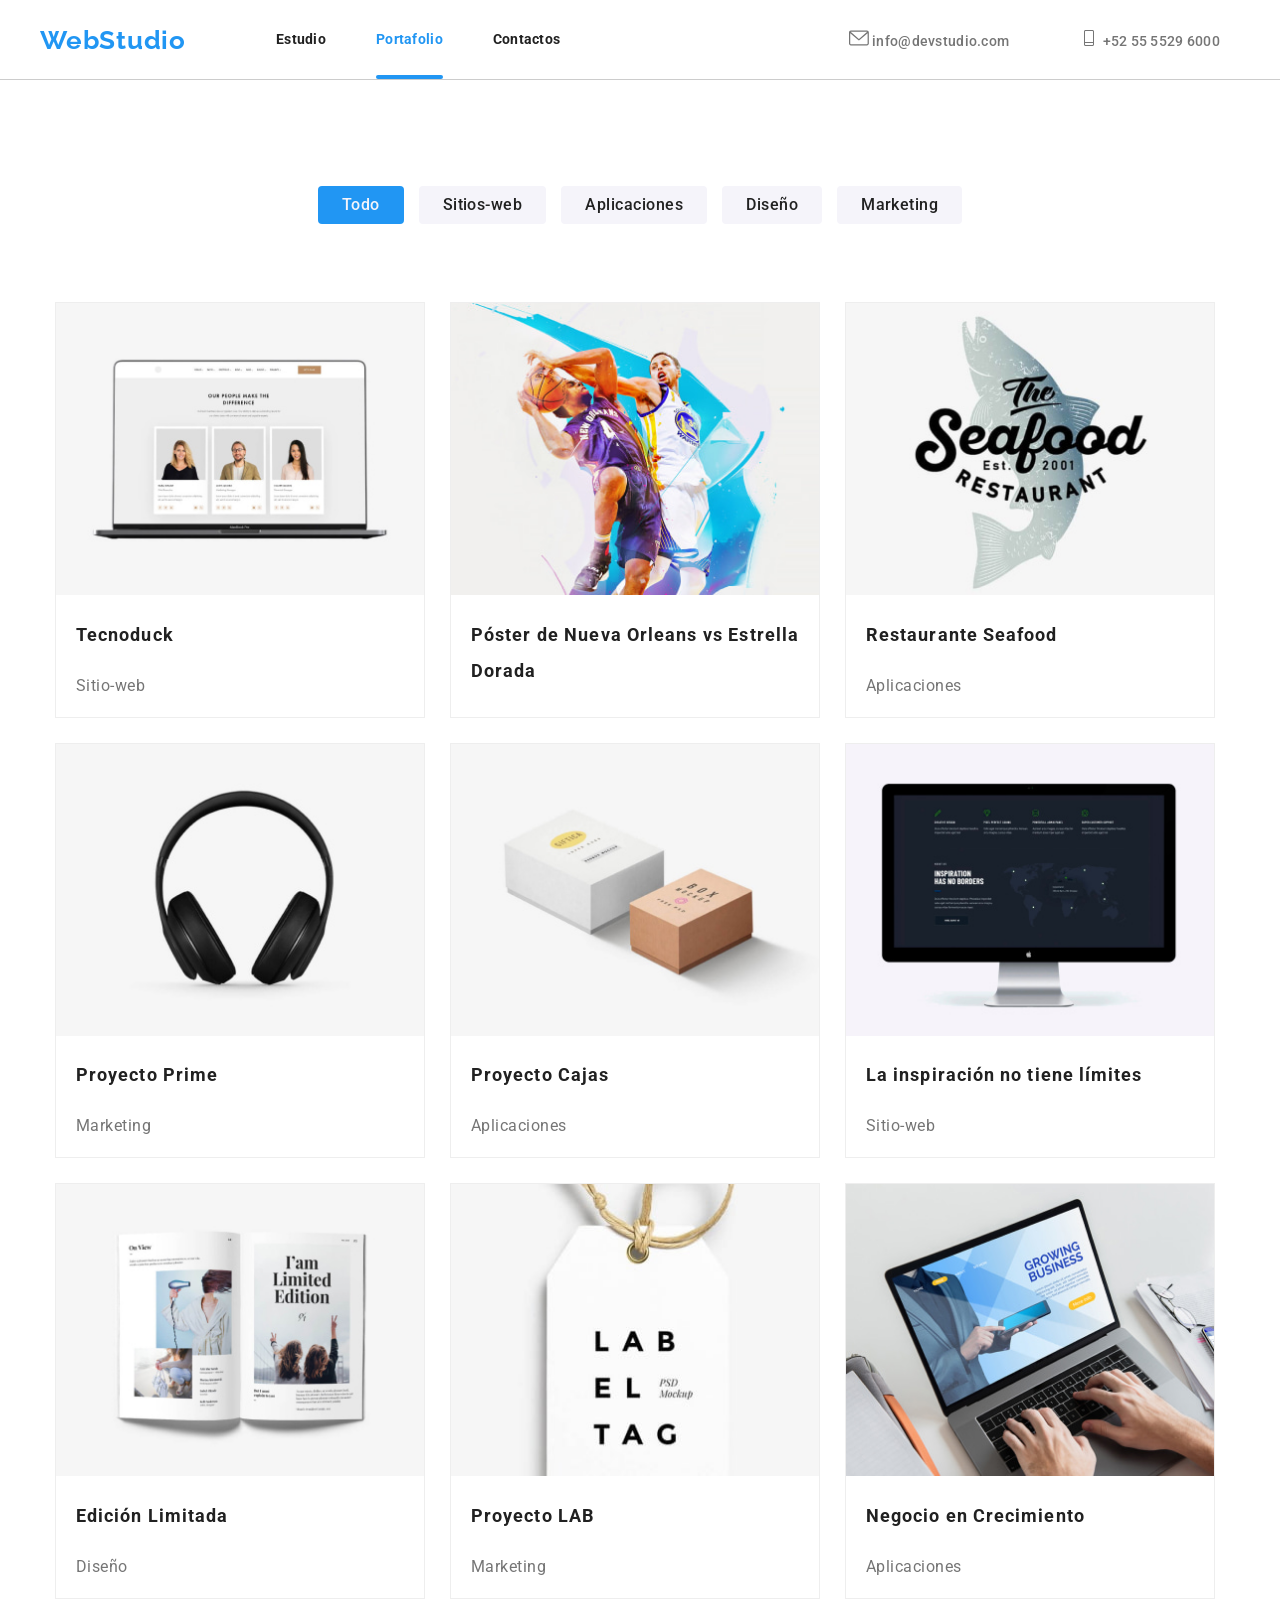
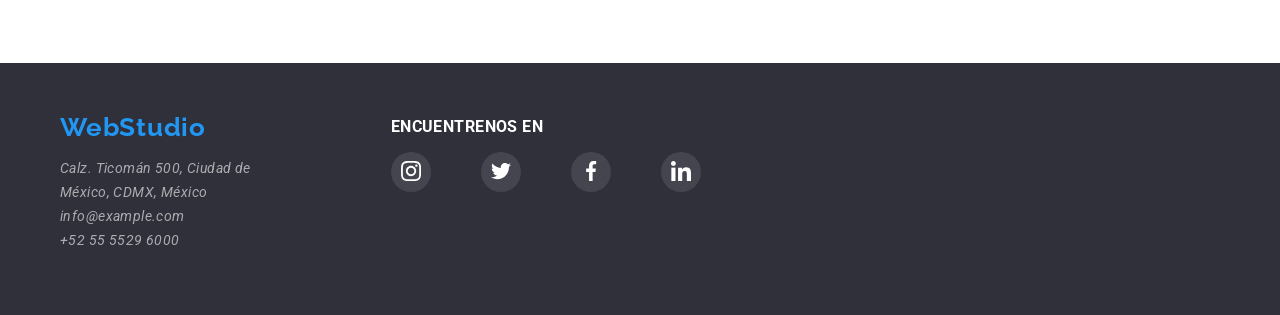
==== portafolio.html @ b2d49234 "linea commit" ====
<!DOCTYPE html>
<html lang="es">
  <head>
    <meta charset="UTF-8" />
    <meta name="viewport" content="width=device-width, initial-scale=1.0" />
    <title>WebStudio - Portafolio</title>
    <link rel="stylesheet" href="./css/styles.css" />
    <link rel="preconnect" href="https://fonts.googleapis.com" />
    <link rel="preconnect" href="https://fonts.gstatic.com" crossorigin />
    <link
      href="https://fonts.googleapis.com/css2?family=Raleway:wght@700&family=Roboto:wght@400;500;700;900&display=swap"
      rel="stylesheet"
    />
    <link rel="stylesheet" href="css/modern-normalize.css" />
    <link rel="stylesheet" href="css/styles.css" />
  </head>

  <body>
    <header class="portafolio-header">
      <div class="container container-header">
        <nav class="navigation-bar">
          <a href="./index.html" class="header-logo">WebStudio</a>
          <ul class="navigation-list">
            <li><a href="index.html" class="nav-list-item">Estudio</a></li>
            <li>
              <a href="portafolio.html" class="nav-list-item active"
                >Portafolio</a
              >
            </li>
            <li><a href="#" class="nav-list-item">Contactos</a></li>
          </ul>
        </nav>
        <ul class="list-contact">
          <li>
            <a href="mailto:info@devstudio.com" class="list-contact-item">
              <svg width="20px" height="16px">
                <use href="./images/icons/symbol-defs.svg#icon-sobre"></use>
              </svg>
              info@devstudio.com
            </a>
          </li>
          <li>
            <a href="tel:+525555296000" class="list-contact-item">
              <svg width="20px" height="16px">
                <use href="./images/icons/symbol-defs.svg#icon-telefono"></use>
              </svg>

              +52 55 5529 6000
            </a>
          </li>
        </ul>
      </div>
    </header>
    <main>
      <ul class="list-portafolio-products">
        <li>
          <button class="button button_current">Todo</button>
        </li>
        <li>
          <button class="button">Sitios-web</button>
        </li>
        <li>
          <button class="button">Aplicaciones</button>
        </li>
        <li>
          <button class="button">Diseño</button>
        </li>
        <li>
          <button class="button">Marketing</button>
        </li>
      </ul>
      <section id="portafolio__Productos" class="section">
        <div class="container-list-product">
          <ul class="list-product">
            <li class="item-tarjeta">
              <div class="superposicion">
                <img
                  src="./images/tecnoduck.jpg"
                  alt="Tecnoduck"
                  width="370"
                  height="294px"
                />
                <div class="superposicion-contenido">
                  <p>
                    Tecnoduck es una plataforma de distribucion de coronavirus
                    de ultima generacion. las compañias usan esta plataforma
                    para el espionaje digital y los ataques a los servidores
                    seguros de la competencia
                  </p>
                </div>
              </div>
              <div class="item-tex">
                <h3 class="title-item-producto">Tecnoduck</h3>
                <p class="item-categoria">Sitio-web</p>
              </div>
            </li>
            <li class="item-tarjeta">
              <div class="superposicion">
                <img
                  src="./images/poster_new_orlend.jpg"
                  alt="Póster de Nueva Orleans vs Estrella Dorada"
                  width="370"
                  height="294px"
                />
                <div class="superposicion-contenido">
                  <p>
                    Tecnoduck es una plataforma de distribucion de coronavirus
                    de ultima generacion. las compañias usan esta plataforma
                    para el espionaje digital y los ataques a los servidores
                    seguros de la competencia
                  </p>
                </div>
              </div>
              <div class="item-tex">
                <h3 class="title-item-producto">
                  Póster de Nueva Orleans vs Estrella Dorada
                </h3>
              </div>
            </li>
            <li class="item-tarjeta">
              <div class="superposicion">
                <img
                  src="./images/restaurante_mariscos.jpg"
                  alt="Restaurante de Mariscos"
                  width="370"
                  height="294px"
                />
                <div class="superposicion-contenido">
                  <p>
                    Tecnoduck es una plataforma de distribucion de coronavirus
                    de ultima generacion. las compañias usan esta plataforma
                    para el espionaje digital y los ataques a los servidores
                    seguros de la competencia
                  </p>
                </div>
              </div>
              <div class="item-tex">
                <h3 class="title-item-producto">Restaurante Seafood</h3>
                <p class="item-categoria">Aplicaciones</p>
              </div>
            </li>
            <li class="item-tarjeta">
              <div class="superposicion">
                <img
                  src="./images/proyecto_prim.jpg"
                  alt="Proyecto Prime"
                  width="370"
                  height="294px"
                />
                <div class="superposicion-contenido">
                  <p>
                    Tecnoduck es una plataforma de distribucion de coronavirus
                    de ultima generacion. las compañias usan esta plataforma
                    para el espionaje digital y los ataques a los servidores
                    seguros de la competencia
                  </p>
                </div>
              </div>
              <div class="item-tex">
                <h3 class="title-item-producto">Proyecto Prime</h3>
                <p class="item-categoria">Marketing</p>
              </div>
            </li>
            <li class="item-tarjeta">
              <div class="superposicion">
                <img
                  src="./images/proyecto_cajas.jpg"
                  alt="Proyecto Cajas"
                  width="370"
                  height="294px"
                />
                <div class="superposicion-contenido">
                  <p>
                    Tecnoduck es una plataforma de distribucion de coronavirus
                    de ultima generacion. las compañias usan esta plataforma
                    para el espionaje digital y los ataques a los servidores
                    seguros de la competencia
                  </p>
                </div>
              </div>
              <div class="item-tex">
                <h3 class="title-item-producto">Proyecto Cajas</h3>
                <p class="item-categoria">Aplicaciones</p>
              </div>
            </li>
            <li class="item-tarjeta">
              <div class="superposicion">
                <img
                  src="./images/inspiracion.jpg"
                  alt="La inspiración no tiene límites"
                  width="370"
                  height="294px"
                />
                <div class="superposicion-contenido">
                  <p>
                    Tecnoduck es una plataforma de distribucion de coronavirus
                    de ultima generacion. las compañias usan esta plataforma
                    para el espionaje digital y los ataques a los servidores
                    seguros de la competencia
                  </p>
                </div>
              </div>
              <div class="item-tex">
                <h3 class="title-item-producto">
                  La inspiración no tiene límites
                </h3>
                <p class="item-categoria">Sitio-web</p>
              </div>
            </li>
            <li class="item-tarjeta">
              <div class="superposicion">
                <img
                  src="./images/edicion_limitada.jpg"
                  alt="Edición Limitada"
                  width="370"
                  height="294px"
                />
                <div class="superposicion-contenido">
                  <p>
                    Tecnoduck es una plataforma de distribucion de coronavirus
                    de ultima generacion. las compañias usan esta plataforma
                    para el espionaje digital y los ataques a los servidores
                    seguros de la competencia
                  </p>
                </div>
              </div>
              <div class="item-tex">
                <h3 class="title-item-producto">Edición Limitada</h3>
                <p class="item-categoria">Diseño</p>
              </div>
            </li>
            <li class="item-tarjeta">
              <div class="superposicion">
                <img
                  src="./images/proyecto_lab.jpg"
                  alt="Proyecto LAB"
                  width="370"
                  height="294px"
                />
                <div class="superposicion-contenido">
                  <p>
                    Tecnoduck es una plataforma de distribucion de coronavirus
                    de ultima generacion. las compañias usan esta plataforma
                    para el espionaje digital y los ataques a los servidores
                    seguros de la competencia
                  </p>
                </div>
              </div>
              <div class="item-tex">
                <h3 class="title-item-producto">Proyecto LAB</h3>
                <p class="item-categoria">Marketing</p>
              </div>
            </li>

            <li class="item-tarjeta">
              <div class="superposicion">
                <img
                  src="./images/negocio_crecimiento.jpg"
                  alt="Negocio en Crecimiento"
                  width="370"
                  height="294px"
                />
                <div class="superposicion-contenido">
                  <p>
                    Tecnoduck es una plataforma de distribucion de coronavirus
                    de ultima generacion. las compañias usan esta plataforma
                    para el espionaje digital y los ataques a los servidores
                    seguros de la competencia
                  </p>
                </div>
              </div>
              <div class="item-tex">
                <h3 class="title-item-producto">Negocio en Crecimiento</h3>
                <p class="item-categoria">Aplicaciones</p>
              </div>
            </li>
          </ul>
        </div>
      </section>
    </main>
    <footer id="contactos">
      <div class="container container-footer">
        <address>
          <a href="#" class="logo-footer">WebStudio</a>
          <ul class="list-footer">
            <li>
              <a href="#" class="list-item-footer"
                >Calz. Ticomán 500, Ciudad de <br />México, CDMX, México</a
              >
            </li>
            <li>
              <a href="mailto:info@example.com" class="list-item-footer">
                info@example.com</a
              >
            </li>
            <li>
              <a href="tel:+525555296000" class="list-item-footer">
                +52 55 5529 6000</a
              >
            </li>
          </ul>
        </address>

        <div class="redes-footer">
          <h3>ENCUENTRENOS EN</h3>
          <ul class="item-footer">
            <li class="circle">
              <use>
                <svg
                  width="20"
                  height="20"
                  viewBox="0 0 20 20"
                  fill="none"
                  xmlns="http://www.w3.org/2000/svg"
                >
                  <g clip-path="url(#clip0_75273_796)">
                    <path
                      d="M19.9804 5.88005C19.9336 4.81738 19.7617 4.0868 19.5156 3.45374C19.2616 2.78176 18.8709 2.18014 18.359 1.68002C17.8589 1.1721 17.2533 0.777435 16.5891 0.527447C15.9524 0.281274 15.2256 0.109427 14.163 0.0625732C13.0924 0.0117516 12.7525 0 10.0371 0C7.32173 0 6.98185 0.0117516 5.91521 0.0586052C4.85253 0.105459 4.12195 0.277459 3.48904 0.523479C2.81692 0.777435 2.2153 1.16814 1.71517 1.68002C1.20726 2.18014 0.812743 2.78573 0.562603 3.44992C0.31643 4.0868 0.144583 4.81341 0.0977294 5.87609C0.0469078 6.9467 0.0351562 7.28658 0.0351562 10.002C0.0351562 12.7173 0.0469078 13.0572 0.0937614 14.1239C0.140615 15.1865 0.312615 15.9171 0.558787 16.5502C0.812743 17.2221 1.20726 17.8238 1.71517 18.3239C2.2153 18.8318 2.82088 19.2265 3.48508 19.4765C4.12195 19.7226 4.84856 19.8945 5.91139 19.9413C6.97788 19.9883 7.31791 19.9999 10.0333 19.9999C12.7487 19.9999 13.0885 19.9883 14.1552 19.9413C15.2179 19.8945 15.9484 19.7226 16.5813 19.4765C17.9254 18.9568 18.9881 17.8941 19.5078 16.5502C19.7538 15.9133 19.9258 15.1865 19.9727 14.1239C20.0195 13.0572 20.0313 12.7173 20.0313 10.002C20.0313 7.28658 20.0273 6.9467 19.9804 5.88005ZM18.1794 14.0457C18.1364 15.0225 17.9723 15.5499 17.8356 15.9015C17.4995 16.7728 16.808 17.4643 15.9367 17.8004C15.5851 17.9372 15.0538 18.1012 14.0809 18.1441C13.026 18.1911 12.7096 18.2027 10.0411 18.2027C7.37255 18.2027 7.05221 18.1911 6.00113 18.1441C5.02438 18.1012 4.49693 17.9372 4.1453 17.8004C3.71171 17.6402 3.31704 17.3862 2.9967 17.0541C2.6646 16.7298 2.41065 16.3391 2.2504 15.9055C2.11365 15.5539 1.94959 15.0225 1.90671 14.0497C1.8597 12.9948 1.8481 12.6783 1.8481 10.0097C1.8481 7.34122 1.8597 7.02087 1.90671 5.96995C1.94959 4.99319 2.11365 4.46575 2.2504 4.11412C2.41065 3.68038 2.6646 3.28586 3.00067 2.96536C3.32483 2.63327 3.71553 2.37931 4.14927 2.21921C4.5009 2.08247 5.03231 1.9184 6.0051 1.87537C7.05999 1.82851 7.37652 1.81676 10.0449 1.81676C12.7174 1.81676 13.0337 1.82851 14.0848 1.87537C15.0616 1.9184 15.589 2.08247 15.9407 2.21921C16.3742 2.37931 16.7689 2.63327 17.0893 2.96536C17.4213 3.28967 17.6753 3.68038 17.8356 4.11412C17.9723 4.46575 18.1364 4.99701 18.1794 5.96995C18.2263 7.02484 18.238 7.34122 18.238 10.0097C18.238 12.6783 18.2263 12.9908 18.1794 14.0457Z"
                      fill="white"
                    />
                    <path
                      d="M10.0371 4.86414C7.20074 4.86414 4.89941 7.16531 4.89941 10.0019C4.89941 12.8384 7.20074 15.1396 10.0371 15.1396C12.8737 15.1396 15.1749 12.8384 15.1749 10.0019C15.1749 7.16531 12.8737 4.86414 10.0371 4.86414ZM10.0371 13.3346C8.19702 13.3346 6.70442 11.8421 6.70442 10.0019C6.70442 8.16159 8.19702 6.66914 10.0371 6.66914C11.8774 6.66914 13.3698 8.16159 13.3698 10.0019C13.3698 11.8421 11.8774 13.3346 10.0371 13.3346Z"
                      fill="white"
                    />
                    <path
                      d="M16.5775 4.6611C16.5775 5.32346 16.0404 5.86052 15.3779 5.86052C14.7155 5.86052 14.1785 5.32346 14.1785 4.6611C14.1785 3.99858 14.7155 3.46167 15.3779 3.46167C16.0404 3.46167 16.5775 3.99858 16.5775 4.6611Z"
                      fill="white"
                    />
                  </g>
                  <defs>
                    <clipPath id="clip0_75273_796">
                      <rect width="20" height="20" fill="white" />
                    </clipPath>
                  </defs>
                </svg>
              </use>
            </li>
            <li class="circle">
              <use>
                <svg
                  width="20"
                  height="20"
                  viewBox="0 0 20 20"
                  fill="none"
                  xmlns="http://www.w3.org/2000/svg"
                >
                  <g id="twitter 1" clip-path="url(#clip0_75273_790)">
                    <g id="Grupo">
                      <g id="Grupo_2">
                        <path
                          id="Vector"
                          d="M20 3.79875C19.2563 4.125 18.4637 4.34125 17.6375 4.44625C18.4875 3.93875 19.1363 3.14125 19.4412 2.18C18.6488 2.6525 17.7738 2.98625 16.8412 3.1725C16.0887 2.37125 15.0162 1.875 13.8462 1.875C11.5763 1.875 9.74875 3.7175 9.74875 5.97625C9.74875 6.30125 9.77625 6.61375 9.84375 6.91125C6.435 6.745 3.41875 5.11125 1.3925 2.6225C1.03875 3.23625 0.83125 3.93875 0.83125 4.695C0.83125 6.115 1.5625 7.37375 2.6525 8.1025C1.99375 8.09 1.3475 7.89875 0.8 7.5975C0.8 7.61 0.8 7.62625 0.8 7.6425C0.8 9.635 2.22125 11.29 4.085 11.6712C3.75125 11.7625 3.3875 11.8062 3.01 11.8062C2.7475 11.8062 2.4825 11.7913 2.23375 11.7362C2.765 13.36 4.2725 14.5538 6.065 14.5925C4.67 15.6838 2.89875 16.3412 0.98125 16.3412C0.645 16.3412 0.3225 16.3263 0 16.285C1.81625 17.4563 3.96875 18.125 6.29 18.125C13.835 18.125 17.96 11.875 17.96 6.4575C17.96 6.27625 17.9538 6.10125 17.945 5.9275C18.7588 5.35 19.4425 4.62875 20 3.79875Z"
                          fill="white"
                        />
                      </g>
                    </g>
                  </g>
                  <defs>
                    <clipPath id="clip0_75273_790">
                      <rect width="20" height="20" fill="white" />
                    </clipPath>
                  </defs>
                </svg>
              </use>
            </li>
            <li class="circle">
              <use>
                <svg
                  width="20"
                  height="20"
                  viewBox="0 0 20 20"
                  fill="none"
                  xmlns="http://www.w3.org/2000/svg"
                >
                  <g id="facebook 1" clip-path="url(#clip0_75273_786)">
                    <path
                      id="Vector"
                      d="M13.3309 3.32083H15.1567V0.140833C14.8417 0.0975 13.7584 0 12.4967 0C9.86422 0 8.06088 1.65583 8.06088 4.69917V7.5H5.15588V11.055H8.06088V20H11.6226V11.0558H14.4101L14.8526 7.50083H11.6217V5.05167C11.6226 4.02417 11.8992 3.32083 13.3309 3.32083Z"
                      fill="white"
                    />
                  </g>
                  <defs>
                    <clipPath id="clip0_75273_786">
                      <rect width="20" height="20" fill="white" />
                    </clipPath>
                  </defs>
                </svg>
              </use>
            </li>
            <li class="circle">
              <use>
                <svg
                  width="20"
                  height="20"
                  viewBox="0 0 20 20"
                  fill="none"
                  xmlns="http://www.w3.org/2000/svg"
                >
                  <g id="linkedin 1" clip-path="url(#clip0_75273_780)">
                    <path
                      id="Vector"
                      d="M19.995 20.0001V19.9993H20V12.6643C20 9.07593 19.2275 6.31177 15.0325 6.31177C13.0158 6.31177 11.6625 7.41843 11.11 8.4676H11.0517V6.64677H7.07416V19.9993H11.2158V13.3876C11.2158 11.6468 11.5458 9.96343 13.7017 9.96343C15.8258 9.96343 15.8575 11.9501 15.8575 13.4993V20.0001H19.995Z"
                      fill="white"
                    />
                    <path
                      id="Vector_2"
                      d="M0.329956 6.64746H4.47662V20H0.329956V6.64746Z"
                      fill="white"
                    />
                    <path
                      id="Vector_3"
                      d="M2.40167 0C1.07583 0 0 1.07583 0 2.40167C0 3.7275 1.07583 4.82583 2.40167 4.82583C3.7275 4.82583 4.80333 3.7275 4.80333 2.40167C4.8025 1.07583 3.72667 0 2.40167 0V0Z"
                      fill="white"
                    />
                  </g>
                  <defs>
                    <clipPath id="clip0_75273_780">
                      <rect width="20" height="20" fill="white" />
                    </clipPath>
                  </defs>
                </svg>
              </use>
            </li>
          </ul>
        </div>
      </div>
    </footer>
  </body>
</html>
---- css/styles.css ----
/*declaracion de los colores*/
:root {
  --resaltado: #2196f3;
  --texto: #212121;
  --simple: #757575;
  --icon: #afb1b8;
  --back: #ffffff;
  --bmid: #f5f4fa;
  --bce: #ccc;
  --cubic: cubic-bezier(0.4, 0, 0.2, 1);
}

/*estilos generales*/
* {
  box-sizing: border-box;
}

body {
  font-family: "Roboto", sans-serif;
  font-size: 14px;
  color: var(--simple);
}

.header-logo,
.logo-footer,
.nav-list-item,
.list-contact-item,
.list-item-footer,
.redes-tarjetas {
  text-decoration: none;
}

.navigation-list,
.list-contact,
.main-list-descripcion,
.main-list-services,
.main-list-team,
.list-footer,
.list-portafolio-products,
.list-product,
.list-customers,
.redes-tarjetas {
  list-style: none;
}

ul {
  padding: 0%;
}

/* Color de fondo*/
.list-portafolio-products,
.Container-list-product ul,
.Container-list-product ul li,
.main-list-team li,
.main-list-team .target,
.redes-sociales {
  background-color: var(--back);
}

/*contenedores dimenciones*/
header {
  width: 1600;
  height: 80px;
  display: flex;
  align-items: center;
}

.container {
  width: 1200px;
  margin: auto;
}

.navigation-list {
  display: flex;
  gap: 50px;
  font-weight: bold;
}

.container-banner {
  display: flex;
  flex-direction: column;
  align-items: center;
}

.section {
  padding-top: 64px;
  padding-bottom: 64px;
}

.navigation-bar {
  display: flex;
  align-items: center;
  gap: 90px;
}

.list-contact {
  display: flex;
  gap: 50px;
}

.list-contact-item {
  margin-right: 20px;
}

.main-list-descripcion {
  flex-wrap: wrap;
  justify-content: space-evenly;
  display: flex;
}

.container-header {
  display: flex;
  justify-content: space-between;
}

.portafolio-header {
  border-bottom: 1px solid var(--bce);
}

.main-list-services {
  display: flex;
  gap: 30px;
  justify-content: center;
}

.main-list-team {
  display: flex;
  gap: 30px;
  justify-content: center;
}

.main-list-team .target {
  border-radius: 0px 0px 4px 4px;
  box-shadow: 0px 2px 1px 0px rgba(0, 0, 0, 0.2),
    0px 1px 1px 0px rgba(0, 0, 0, 0.14), 0px 1px 3px 0px rgba(0, 0, 0, 0.12);
  text-align: center;
}

/*estilos de la barra de navegacion*/

.header-logo,
.logo-footer {
  color: var(--resaltado);
  text-align: right;
  font-family: Raleway;
  font-size: 26px;
  font-style: normal;
  font-weight: 700;
  line-height: normal;
  letter-spacing: 0.78px;
}

.nav-list-item {
  color: var(--texto);
  font-style: normal;
  position: relative;
  line-height: normal;
  letter-spacing: 0.28px;
  transition: color 250ms var(--cubic);
}

.list-contact-item {
  color: var(--simple);
  font-style: normal;
  font-weight: 500;
  line-height: normal;
  letter-spacing: 0.28px;
  transition: color 250ms var(--cubic);
}

/*estilos del banner*/
.banner {
  background-image: linear-gradient(
      to bottom,
      rgba(47, 48, 58, 0.4),
      rgba(47, 48, 58, 0.4)
    ),
    url(../images/imagen.png);
  text-align: center;
  height: 600px;
  display: flex;
  align-items: center;
}

.title-banner {
  color: var(--back);
  text-align: center;
  font-size: 44px;
  font-style: normal;
  font-weight: 900;
  line-height: 60px;

  letter-spacing: 2.64px;
  text-transform: uppercase;
  width: 696px;
  height: 120px;
}

.team-section {
  background: var(--bmid);
}

.btn-banner {
  background-color: var(--resaltado);
  color: var(--back);
  width: 261px;
  height: 50px;
  flex-shrink: 0;
  text-align: center;
  font-size: 16px;
  font-style: normal;
  font-weight: 700;
  line-height: 30px;

  letter-spacing: 0.96px;
  box-shadow: 0px 4px 4px 0px rgba(0, 0, 0, 0.15);
  border-radius: 4px;
  cursor: pointer;
}

.btn-banner:hover {
  transform: scale(1.05);
}

/*estilos del main*/
.title-main-descripcion {
  color: var(--texto);
  font-weight: 700;
  line-height: normal;
  letter-spacing: 0.42px;
  text-transform: uppercase;
  font-size: 14px;
}

.item-description {
  line-height: 24px;

  letter-spacing: 0.42px;
  width: 270px;
}

/*estilos de la seccion servicios*/

.title-main-services {
  color: var(--texto);
  font-size: 36px;
  font-style: normal;
  font-weight: 700;
  line-height: normal;
  letter-spacing: 1.08px;
  text-align: center;
}

/*estilos de la seccion team*/
.title-main-team {
  color: var(--texto);
  text-align: center;
  font-size: 36px;
  font-style: normal;
  font-weight: 700;
  line-height: normal;
  letter-spacing: 1.08px;
}

.title-item-team {
  color: var(--texto);
  font-size: 16px;
  font-style: normal;
  line-height: normal;
  letter-spacing: 0.48px;
}

.professions {
  color: var(--simple);
  font-size: 16px;
  font-style: normal;
  line-height: normal;
  letter-spacing: 0.48px;
}

/*estilos del footer*/
footer {
  background: #2f303a;
}

.list-item-footer {
  color: rgba(255, 255, 255, 0.6);
  line-height: 24px;

  letter-spacing: 0.42px;
}

/*portafolio*/
.list-portafolio-products {
  display: flex;
  gap: 15px;
  justify-content: center;
  margin-top: 106px;
  list-style: none;
}

.container-list-product {
  justify-content: center;
  display: flex;
}

.container-list-product ul {
  display: flex;
  flex-wrap: wrap;
  gap: 25px;
  width: 1200px;
  padding-left: 15px;
  padding-right: 15px;
  margin: auto;
}

.list-product ul li span {
  padding-left: 10px;
}

.container-list-product ul li {
  position: relative;
  width: 370px;
  display: inline-block;
  text-align: justify;
  transition: transform 250ms var(--cubic), box-shadow 250ms var(--cubic);
  border-bottom: var(--resaltado);
  border: 1px solid #eee;
}

.container-list-product ul li:hover {
  transform: translateY(-5px);

  box-shadow: 0px 10px 20px rgba(0, 0, 0, 0.1);
}

.container-list-product ul li::before {
  position: absolute;
  width: 100%;
  height: 10px;

  background-color: rgba(0, 0, 0, 0.1);

  bottom: 0;
  left: 0;
  opacity: 0;
  transition: opacity 250ms var(--cubic);
}

.list-product ul li:hover::before {
  opacity: 16;
}

.title-item-producto {
  color: var(--texto);
  font-size: 18px;
  font-style: normal;
  font-weight: 700;
  line-height: 36px;

  letter-spacing: 1.08px;
}

.item-categoria {
  font-size: 16px;
  font-style: normal;
  line-height: 30px;

  letter-spacing: 0.48px;
}

/*animaciones*/

.btn-banner:hover,
.btn-banner:focus {
  background: var(--resaltado);
  color: var(--back);
  box-shadow: 0px 2px 2px 0px rgba(0, 0, 0, 0.12),
    0px 1px 2px 0px rgba(0, 0, 0, 0.08), 0px 3px 1px 0px rgba(0, 0, 0, 0.1);
}

.nav-list-item:hover,
.nav-list-item:focus,
.list-contact-item:hover,
.list-contact-item:focus {
  color: var(--resaltado);
}

.list-item-footer:hover,
.list-item-footer:focus {
  color: var(--back);
}
.item-tex {
  padding-left: 20px;
  padding-right: 20px;
}

.container-footer {
  width: 1200px;
  height: 252px;
  margin: auto;
  padding-left: 20px;
  display: flex;
  gap: 140px;
  align-items: center;
}

.active {
  color: var(--resaltado);
  width: 48px;
  height: 4px;
  flex-shrink: 0;
}

.active-button {
  background-color: var(--resaltado);
  color: var(--back);
}

.nav-list-item.active::after {
  content: "";
  left: 0;
  position: absolute;
  bottom: -32px;
  display: inline-block;
  width: 100%;
  height: 4px;
  background-color: var(--resaltado);
  border-radius: 2px;
}

.item-img {
  border-radius: 4px;
  background: var(--bmid);
  width: 270px;
  height: 120px;
  display: flex;
  justify-content: center;
  align-items: center;
  transition: border-color 250ms var(--cubic);
}

.service-card {
  position: relative;
}

.card-overlay {
  position: absolute;
  bottom: 0;
  width: 100%;
  background: rgba(47, 48, 58, 0.8);
  color: var(--back);
  display: flex;
  align-items: center;
  flex-direction: column;
}

.overlay-text {
  font-weight: 700;
  line-height: normal;
  letter-spacing: 0.42px;
  text-transform: uppercase;
}

.redes-tarjetas {
  display: flex;
  justify-content: space-evenly;
  padding-bottom: 20px;
}

.title-customers {
  color: var(--texto);
  text-align: center;
  font-size: 36px;
  font-style: normal;
  font-weight: 700;
  line-height: normal;
  letter-spacing: 1.08px;
}

.list-customers {
  display: flex;
  justify-content: space-evenly;
}

.redes-footer {
  margin-bottom: 70px;
}

.redes-footer h3 {
  color: var(--back);
  font-family: Roboto;
  font-weight: 700;
  line-height: normal;
  letter-spacing: 0.42px;
  text-transform: uppercase;
}

.redes-footer h3:hover {
  color: var(--resaltado);
}

.item-footer {
  display: flex;
  gap: 50px;
}

.item-footer img {
  margin: auto;
}

.circle {
  width: 40px;
  height: 40px;
  background-color: rgba(255, 255, 255, 0.1);
  border-radius: 50%;
  display: flex;
  justify-content: center;
  color: var(--back);
  align-items: center;
  align-content: center;
  transform: color 250ms var(--cubic);
}

.circle:hover {
  background-color: var(--resaltado);
}

/* Estilos para las imágenes del equipo */
.main-list-team li {
  list-style: none;
  text-align: center;
}

.redes-sociales {
  width: 40px;
  height: 40px;
  border-radius: 50%;
  display: flex;
  justify-content: center;
  align-items: center;
  margin: 5px;
  list-style: none;
  color: var(--icon);
  transition: color 250ms var(--cubic), background-color 250ms var(--cubic);
}

.redes-sociales:hover {
  background-color: var(--resaltado);
  color: var(--back);
}

.img-button-portafolio:hover path,
.img-button-portafolio:focus {
  fill: var(--back);
}

.img-button-portafolio:hover rect {
  fill: var(--resaltado);
}
.rectangulo {
  border-radius: 4px;
  border: 1px solid var(--icon);
  width: 170px;
  height: 81px;
  display: flex;
  justify-content: center;
  align-items: center;
  color: var(--icon);
  transition: color 250ms var(--cubic), background-color 250ms var(--cubic);
}

svg {
  fill: currentColor;
}
.rectangulo:hover,
.rectangulo:focus {
  border-color: var(--resaltado);
}
.rectangulo:hover use {
  fill: var(--resaltado);
}
.item-img:hover,
.item-img:focus {
  border-color: var(--resaltado);
}
.item-img:hover use,
.item-img:focus use {
  fill: var(--resaltado);
}

.redes-tarjetas {
  list-style-type: none;
  padding: 0;
  margin: 0;
}

.img-contact {
  fill: var(--icon);
}
.img-contact:hover {
  fill: var(--back);
}
.item-tarjeta {
  list-style: none;
  display: flex;
  flex-direction: column;
  align-items: center;
}

.item-tarjeta {
  list-style: none;
  display: flex;
  flex-direction: column;
  align-items: center;
  position: relative;
}

.item-tarjeta {
  list-style: none;
  display: flex;
  flex-direction: column;
  align-items: center;
  position: relative;
}

.superposicion {
  position: relative;
  overflow: hidden;
}

.superposicion img {
  width: 100%;
  height: auto;
  transition: transform 250ms var(--cubic);
}

.superposicion-contenido {
  position: absolute;
  bottom: -100%;
  left: 0;
  width: 100%;
  height: 100%;
  background: rgba(33, 150, 243, 0.9);
  opacity: 0;
  transition: opacity 250ms var(--cubic), bottom 250ms var(--cubic);
  display: flex;
  align-items: center;
  justify-content: center;
  flex-direction: column;
}

.item-tarjeta:hover .superposicion img {
  transform: translateY(-30px);
}

.item-tarjeta:hover .superposicion-contenido {
  padding: 20px;
  bottom: 0;
  opacity: 1;
  color: var(--back);
  font-family: Roboto;
  font-size: 18px;
  font-style: normal;
  font-weight: 400;
  line-height: 28px;
  letter-spacing: 0.54px;
}

form {
  display: flex;
  flex-direction: column;
  gap: 10px;
}

label {
  font-weight: bold;
}

textarea {
  padding: 8px;
  border: 1px solid var(--bce);
  border-radius: 4px;
}

.is-hidden {
  visibility: hidden;
  opacity: 0;
  pointer-events: none;
}

.modal {
  border-radius: 4px;
  background: var(--back);
  box-shadow: 0px 2px 1px 0px rgba(0, 0, 0, 0.2),
    0px 1px 1px 0px rgba(0, 0, 0, 0.14), 0px 1px 3px 0px rgba(0, 0, 0, 0.12);
  position: relative;
  max-width: 528px;
  transform: scale(0);
  transition: transform 250ms var(--cubic), opacity 250ms var(--cubic);
}
.backdrop:not(.is-hidden) .modal {
  transform: scale(1);
}
.form {
  padding: 45px;
}
.btn-form {
  width: 200px;
  height: 50px;
  border-radius: 4px;
  background: var(--resaltado);
  box-shadow: 0px 4px 4px 0px rgba(0, 0, 0, 0.15);
  margin: auto;
  color: var(--back);
}
.form-input {
  padding: 11px 11px 11px 41px;
  border-radius: 4px;
  border: 1px solid rgba(33, 33, 33, 0.2);
  outline: none;
}
.form-input:focus {
  border-color: var(--resaltado);
  transition: border-color 250ms var(--cubic);
}

.form-input:focus + .form-icon {
  fill: var(--resaltado);
}
.contenedor-modal {
  padding: 20px;
  border-radius: 10px;
  position: relative;
  width: 80%;
}
.modal h3 {
  color: var(--texto);
  text-align: center;
  font-size: 20px;
  font-weight: 700;
  line-height: normal;
  letter-spacing: 0.6px;
  margin-bottom: 20px;
}

.data-modal-close {
  position: absolute;
  top: 10px;
  right: 10px;
  border: none;
  border-radius: 50%;
  width: 30px;
  height: 30px;
  cursor: pointer;
  display: flex;
  align-items: center;
  justify-content: center;
  font-size: 16px;
}
.data-modal-close:hover {
  background-color: #007bff;
  color: var(--back);
}

.backdrop {
  position: fixed;
  top: 0;
  left: 0;
  width: 100%;
  height: 100%;
  background-color: rgba(0, 0, 0, 0.6);
  display: flex;
  align-items: center;
  justify-content: center;
}
#comentarios {
  height: 100px;
  border: 1px solid var(--bce);
  border-radius: 4px;
  font-size: 16px;
  resize: none;
}

.input-wrapper {
  position: relative;
  display: inline-block; /* Alinea los elementos en línea */
}
.input-wrapper input {
  width: 100%;
}

.form-icon {
  position: absolute;
  top: 50%;
  left: 12px;
  transform: translateY(-50%);
}
.input-footer {
  color: var(--back);
  width: 358px;
  height: 50px;
  border-radius: 4px;
  border: 1px solid rgba(255, 255, 255, 0.3);
  background: rgba(33, 150, 243, 0);
  box-shadow: 0px 4px 4px 0px rgba(0, 0, 0, 0.15);
  padding: 11px 11px 11px 41px;
}
.contacto-email {
  display: flex;
  margin-bottom: 70px;
  color: rgba(255, 255, 255, 0.6);
  font-family: Roboto;
  font-size: 16px;
  font-style: normal;
  font-weight: 400;
  line-height: 20px; /* 125% */
  letter-spacing: 0.48px;
}
.btn-suscribirse {
  color: var(--back);
  border-radius: 4px;
  background: var(--resaltado);
  box-shadow: 0px 4px 4px 0px rgba(0, 0, 0, 0.15);
  width: 200px;
  height: 50px;
  margin-left: 10px;
}
.title-footer {
  color: var(--back);
  font-family: Roboto;
  font-size: 14px;
  font-style: normal;
  font-weight: 700;
  line-height: normal;
  letter-spacing: 0.42px;
  text-transform: uppercase;
}
.btn-suscribirse {
  color: var(--back);
  border-radius: 4px;
  background: var(--resaltado);
  box-shadow: 0px 4px 4px 0px rgba(0, 0, 0, 0.15);
  width: 200px;
  height: 50px;
  margin-left: 10px;
}
.button {
  text-align: center;
  font-family: Roboto;
  font-size: 16px;
  font-style: normal;
  font-weight: 500;
  line-height: 26px;
  letter-spacing: 0.48px;
  border-radius: 4px;
  background-color: var(--bmid);
  color: var(--texto);
  padding: 6px 24px;
  border: none;
}
.button:hover {
  background-color: var(--resaltado);
  color: var(--bmid);
}
.button_current {
  background-color: var(--resaltado);
  color: var(--bmid);
}

.terms {
  position: relative;
  cursor: pointer;
}

.terms:hover .checkbox-unchecked {
  fill: var(--resaltado);
}
.checkbox-checked {
  width: 16px;
  height: 15px;
  position: absolute;
  background-color: var(--resaltado);
  fill: var(--back);
  opacity: 0;
  visibility: hidden;
}
.checkbox-unchecked {
  width: 16px;
  height: 15px;
  position: absolute;
  opacity: 1;
  visibility: visible;
}
.checkbox:checked ~ .checkbox-unchecked {
  opacity: 0;
  visibility: hidden;
}
.checkbox:checked ~ .checkbox-checked {
  opacity: 1;
  visibility: visible;
}
.check {
  margin-top: 0;
  margin-left: 20px;
}
---- css/styles.css ----
/*declaracion de los colores*/
:root {
  --resaltado: #2196f3;
  --texto: #212121;
  --simple: #757575;
  --icon: #afb1b8;
  --back: #ffffff;
  --bmid: #f5f4fa;
  --bce: #ccc;
  --cubic: cubic-bezier(0.4, 0, 0.2, 1);
}

/*estilos generales*/
* {
  box-sizing: border-box;
}

body {
  font-family: "Roboto", sans-serif;
  font-size: 14px;
  color: var(--simple);
}

.header-logo,
.logo-footer,
.nav-list-item,
.list-contact-item,
.list-item-footer,
.redes-tarjetas {
  text-decoration: none;
}

.navigation-list,
.list-contact,
.main-list-descripcion,
.main-list-services,
.main-list-team,
.list-footer,
.list-portafolio-products,
.list-product,
.list-customers,
.redes-tarjetas {
  list-style: none;
}

ul {
  padding: 0%;
}

/* Color de fondo*/
.list-portafolio-products,
.Container-list-product ul,
.Container-list-product ul li,
.main-list-team li,
.main-list-team .target,
.redes-sociales {
  background-color: var(--back);
}

/*contenedores dimenciones*/
header {
  width: 1600;
  height: 80px;
  display: flex;
  align-items: center;
}

.container {
  width: 1200px;
  margin: auto;
}

.navigation-list {
  display: flex;
  gap: 50px;
  font-weight: bold;
}

.container-banner {
  display: flex;
  flex-direction: column;
  align-items: center;
}

.section {
  padding-top: 64px;
  padding-bottom: 64px;
}

.navigation-bar {
  display: flex;
  align-items: center;
  gap: 90px;
}

.list-contact {
  display: flex;
  gap: 50px;
}

.list-contact-item {
  margin-right: 20px;
}

.main-list-descripcion {
  flex-wrap: wrap;
  justify-content: space-evenly;
  display: flex;
}

.container-header {
  display: flex;
  justify-content: space-between;
}

.portafolio-header {
  border-bottom: 1px solid var(--bce);
}

.main-list-services {
  display: flex;
  gap: 30px;
  justify-content: center;
}

.main-list-team {
  display: flex;
  gap: 30px;
  justify-content: center;
}

.main-list-team .target {
  border-radius: 0px 0px 4px 4px;
  box-shadow: 0px 2px 1px 0px rgba(0, 0, 0, 0.2),
    0px 1px 1px 0px rgba(0, 0, 0, 0.14), 0px 1px 3px 0px rgba(0, 0, 0, 0.12);
  text-align: center;
}

/*estilos de la barra de navegacion*/

.header-logo,
.logo-footer {
  color: var(--resaltado);
  text-align: right;
  font-family: Raleway;
  font-size: 26px;
  font-style: normal;
  font-weight: 700;
  line-height: normal;
  letter-spacing: 0.78px;
}

.nav-list-item {
  color: var(--texto);
  font-style: normal;
  position: relative;
  line-height: normal;
  letter-spacing: 0.28px;
  transition: color 250ms var(--cubic);
}

.list-contact-item {
  color: var(--simple);
  font-style: normal;
  font-weight: 500;
  line-height: normal;
  letter-spacing: 0.28px;
  transition: color 250ms var(--cubic);
}

/*estilos del banner*/
.banner {
  background-image: linear-gradient(
      to bottom,
      rgba(47, 48, 58, 0.4),
      rgba(47, 48, 58, 0.4)
    ),
    url(../images/imagen.png);
  text-align: center;
  height: 600px;
  display: flex;
  align-items: center;
}

.title-banner {
  color: var(--back);
  text-align: center;
  font-size: 44px;
  font-style: normal;
  font-weight: 900;
  line-height: 60px;

  letter-spacing: 2.64px;
  text-transform: uppercase;
  width: 696px;
  height: 120px;
}

.team-section {
  background: var(--bmid);
}

.btn-banner {
  background-color: var(--resaltado);
  color: var(--back);
  width: 261px;
  height: 50px;
  flex-shrink: 0;
  text-align: center;
  font-size: 16px;
  font-style: normal;
  font-weight: 700;
  line-height: 30px;

  letter-spacing: 0.96px;
  box-shadow: 0px 4px 4px 0px rgba(0, 0, 0, 0.15);
  border-radius: 4px;
  cursor: pointer;
}

.btn-banner:hover {
  transform: scale(1.05);
}

/*estilos del main*/
.title-main-descripcion {
  color: var(--texto);
  font-weight: 700;
  line-height: normal;
  letter-spacing: 0.42px;
  text-transform: uppercase;
  font-size: 14px;
}

.item-description {
  line-height: 24px;

  letter-spacing: 0.42px;
  width: 270px;
}

/*estilos de la seccion servicios*/

.title-main-services {
  color: var(--texto);
  font-size: 36px;
  font-style: normal;
  font-weight: 700;
  line-height: normal;
  letter-spacing: 1.08px;
  text-align: center;
}

/*estilos de la seccion team*/
.title-main-team {
  color: var(--texto);
  text-align: center;
  font-size: 36px;
  font-style: normal;
  font-weight: 700;
  line-height: normal;
  letter-spacing: 1.08px;
}

.title-item-team {
  color: var(--texto);
  font-size: 16px;
  font-style: normal;
  line-height: normal;
  letter-spacing: 0.48px;
}

.professions {
  color: var(--simple);
  font-size: 16px;
  font-style: normal;
  line-height: normal;
  letter-spacing: 0.48px;
}

/*estilos del footer*/
footer {
  background: #2f303a;
}

.list-item-footer {
  color: rgba(255, 255, 255, 0.6);
  line-height: 24px;

  letter-spacing: 0.42px;
}

/*portafolio*/
.list-portafolio-products {
  display: flex;
  gap: 15px;
  justify-content: center;
  margin-top: 106px;
  list-style: none;
}

.container-list-product {
  justify-content: center;
  display: flex;
}

.container-list-product ul {
  display: flex;
  flex-wrap: wrap;
  gap: 25px;
  width: 1200px;
  padding-left: 15px;
  padding-right: 15px;
  margin: auto;
}

.list-product ul li span {
  padding-left: 10px;
}

.container-list-product ul li {
  position: relative;
  width: 370px;
  display: inline-block;
  text-align: justify;
  transition: transform 250ms var(--cubic), box-shadow 250ms var(--cubic);
  border-bottom: var(--resaltado);
  border: 1px solid #eee;
}

.container-list-product ul li:hover {
  transform: translateY(-5px);

  box-shadow: 0px 10px 20px rgba(0, 0, 0, 0.1);
}

.container-list-product ul li::before {
  position: absolute;
  width: 100%;
  height: 10px;

  background-color: rgba(0, 0, 0, 0.1);

  bottom: 0;
  left: 0;
  opacity: 0;
  transition: opacity 250ms var(--cubic);
}

.list-product ul li:hover::before {
  opacity: 16;
}

.title-item-producto {
  color: var(--texto);
  font-size: 18px;
  font-style: normal;
  font-weight: 700;
  line-height: 36px;

  letter-spacing: 1.08px;
}

.item-categoria {
  font-size: 16px;
  font-style: normal;
  line-height: 30px;

  letter-spacing: 0.48px;
}

/*animaciones*/

.btn-banner:hover,
.btn-banner:focus {
  background: var(--resaltado);
  color: var(--back);
  box-shadow: 0px 2px 2px 0px rgba(0, 0, 0, 0.12),
    0px 1px 2px 0px rgba(0, 0, 0, 0.08), 0px 3px 1px 0px rgba(0, 0, 0, 0.1);
}

.nav-list-item:hover,
.nav-list-item:focus,
.list-contact-item:hover,
.list-contact-item:focus {
  color: var(--resaltado);
}

.list-item-footer:hover,
.list-item-footer:focus {
  color: var(--back);
}
.item-tex {
  padding-left: 20px;
  padding-right: 20px;
}

.container-footer {
  width: 1200px;
  height: 252px;
  margin: auto;
  padding-left: 20px;
  display: flex;
  gap: 140px;
  align-items: center;
}

.active {
  color: var(--resaltado);
  width: 48px;
  height: 4px;
  flex-shrink: 0;
}

.active-button {
  background-color: var(--resaltado);
  color: var(--back);
}

.nav-list-item.active::after {
  content: "";
  left: 0;
  position: absolute;
  bottom: -32px;
  display: inline-block;
  width: 100%;
  height: 4px;
  background-color: var(--resaltado);
  border-radius: 2px;
}

.item-img {
  border-radius: 4px;
  background: var(--bmid);
  width: 270px;
  height: 120px;
  display: flex;
  justify-content: center;
  align-items: center;
  transition: border-color 250ms var(--cubic);
}

.service-card {
  position: relative;
}

.card-overlay {
  position: absolute;
  bottom: 0;
  width: 100%;
  background: rgba(47, 48, 58, 0.8);
  color: var(--back);
  display: flex;
  align-items: center;
  flex-direction: column;
}

.overlay-text {
  font-weight: 700;
  line-height: normal;
  letter-spacing: 0.42px;
  text-transform: uppercase;
}

.redes-tarjetas {
  display: flex;
  justify-content: space-evenly;
  padding-bottom: 20px;
}

.title-customers {
  color: var(--texto);
  text-align: center;
  font-size: 36px;
  font-style: normal;
  font-weight: 700;
  line-height: normal;
  letter-spacing: 1.08px;
}

.list-customers {
  display: flex;
  justify-content: space-evenly;
}

.redes-footer {
  margin-bottom: 70px;
}

.redes-footer h3 {
  color: var(--back);
  font-family: Roboto;
  font-weight: 700;
  line-height: normal;
  letter-spacing: 0.42px;
  text-transform: uppercase;
}

.redes-footer h3:hover {
  color: var(--resaltado);
}

.item-footer {
  display: flex;
  gap: 50px;
}

.item-footer img {
  margin: auto;
}

.circle {
  width: 40px;
  height: 40px;
  background-color: rgba(255, 255, 255, 0.1);
  border-radius: 50%;
  display: flex;
  justify-content: center;
  color: var(--back);
  align-items: center;
  align-content: center;
  transform: color 250ms var(--cubic);
}

.circle:hover {
  background-color: var(--resaltado);
}

/* Estilos para las imágenes del equipo */
.main-list-team li {
  list-style: none;
  text-align: center;
}

.redes-sociales {
  width: 40px;
  height: 40px;
  border-radius: 50%;
  display: flex;
  justify-content: center;
  align-items: center;
  margin: 5px;
  list-style: none;
  color: var(--icon);
  transition: color 250ms var(--cubic), background-color 250ms var(--cubic);
}

.redes-sociales:hover {
  background-color: var(--resaltado);
  color: var(--back);
}

.img-button-portafolio:hover path,
.img-button-portafolio:focus {
  fill: var(--back);
}

.img-button-portafolio:hover rect {
  fill: var(--resaltado);
}
.rectangulo {
  border-radius: 4px;
  border: 1px solid var(--icon);
  width: 170px;
  height: 81px;
  display: flex;
  justify-content: center;
  align-items: center;
  color: var(--icon);
  transition: color 250ms var(--cubic), background-color 250ms var(--cubic);
}

svg {
  fill: currentColor;
}
.rectangulo:hover,
.rectangulo:focus {
  border-color: var(--resaltado);
}
.rectangulo:hover use {
  fill: var(--resaltado);
}
.item-img:hover,
.item-img:focus {
  border-color: var(--resaltado);
}
.item-img:hover use,
.item-img:focus use {
  fill: var(--resaltado);
}

.redes-tarjetas {
  list-style-type: none;
  padding: 0;
  margin: 0;
}

.img-contact {
  fill: var(--icon);
}
.img-contact:hover {
  fill: var(--back);
}
.item-tarjeta {
  list-style: none;
  display: flex;
  flex-direction: column;
  align-items: center;
}

.item-tarjeta {
  list-style: none;
  display: flex;
  flex-direction: column;
  align-items: center;
  position: relative;
}

.item-tarjeta {
  list-style: none;
  display: flex;
  flex-direction: column;
  align-items: center;
  position: relative;
}

.superposicion {
  position: relative;
  overflow: hidden;
}

.superposicion img {
  width: 100%;
  height: auto;
  transition: transform 250ms var(--cubic);
}

.superposicion-contenido {
  position: absolute;
  bottom: -100%;
  left: 0;
  width: 100%;
  height: 100%;
  background: rgba(33, 150, 243, 0.9);
  opacity: 0;
  transition: opacity 250ms var(--cubic), bottom 250ms var(--cubic);
  display: flex;
  align-items: center;
  justify-content: center;
  flex-direction: column;
}

.item-tarjeta:hover .superposicion img {
  transform: translateY(-30px);
}

.item-tarjeta:hover .superposicion-contenido {
  padding: 20px;
  bottom: 0;
  opacity: 1;
  color: var(--back);
  font-family: Roboto;
  font-size: 18px;
  font-style: normal;
  font-weight: 400;
  line-height: 28px;
  letter-spacing: 0.54px;
}

form {
  display: flex;
  flex-direction: column;
  gap: 10px;
}

label {
  font-weight: bold;
}

textarea {
  padding: 8px;
  border: 1px solid var(--bce);
  border-radius: 4px;
}

.is-hidden {
  visibility: hidden;
  opacity: 0;
  pointer-events: none;
}

.modal {
  border-radius: 4px;
  background: var(--back);
  box-shadow: 0px 2px 1px 0px rgba(0, 0, 0, 0.2),
    0px 1px 1px 0px rgba(0, 0, 0, 0.14), 0px 1px 3px 0px rgba(0, 0, 0, 0.12);
  position: relative;
  max-width: 528px;
  transform: scale(0);
  transition: transform 250ms var(--cubic), opacity 250ms var(--cubic);
}
.backdrop:not(.is-hidden) .modal {
  transform: scale(1);
}
.form {
  padding: 45px;
}
.btn-form {
  width: 200px;
  height: 50px;
  border-radius: 4px;
  background: var(--resaltado);
  box-shadow: 0px 4px 4px 0px rgba(0, 0, 0, 0.15);
  margin: auto;
  color: var(--back);
}
.form-input {
  padding: 11px 11px 11px 41px;
  border-radius: 4px;
  border: 1px solid rgba(33, 33, 33, 0.2);
  outline: none;
}
.form-input:focus {
  border-color: var(--resaltado);
  transition: border-color 250ms var(--cubic);
}

.form-input:focus + .form-icon {
  fill: var(--resaltado);
}
.contenedor-modal {
  padding: 20px;
  border-radius: 10px;
  position: relative;
  width: 80%;
}
.modal h3 {
  color: var(--texto);
  text-align: center;
  font-size: 20px;
  font-weight: 700;
  line-height: normal;
  letter-spacing: 0.6px;
  margin-bottom: 20px;
}

.data-modal-close {
  position: absolute;
  top: 10px;
  right: 10px;
  border: none;
  border-radius: 50%;
  width: 30px;
  height: 30px;
  cursor: pointer;
  display: flex;
  align-items: center;
  justify-content: center;
  font-size: 16px;
}
.data-modal-close:hover {
  background-color: #007bff;
  color: var(--back);
}

.backdrop {
  position: fixed;
  top: 0;
  left: 0;
  width: 100%;
  height: 100%;
  background-color: rgba(0, 0, 0, 0.6);
  display: flex;
  align-items: center;
  justify-content: center;
}
#comentarios {
  height: 100px;
  border: 1px solid var(--bce);
  border-radius: 4px;
  font-size: 16px;
  resize: none;
}

.input-wrapper {
  position: relative;
  display: inline-block; /* Alinea los elementos en línea */
}
.input-wrapper input {
  width: 100%;
}

.form-icon {
  position: absolute;
  top: 50%;
  left: 12px;
  transform: translateY(-50%);
}
.input-footer {
  color: var(--back);
  width: 358px;
  height: 50px;
  border-radius: 4px;
  border: 1px solid rgba(255, 255, 255, 0.3);
  background: rgba(33, 150, 243, 0);
  box-shadow: 0px 4px 4px 0px rgba(0, 0, 0, 0.15);
  padding: 11px 11px 11px 41px;
}
.contacto-email {
  display: flex;
  margin-bottom: 70px;
  color: rgba(255, 255, 255, 0.6);
  font-family: Roboto;
  font-size: 16px;
  font-style: normal;
  font-weight: 400;
  line-height: 20px; /* 125% */
  letter-spacing: 0.48px;
}
.btn-suscribirse {
  color: var(--back);
  border-radius: 4px;
  background: var(--resaltado);
  box-shadow: 0px 4px 4px 0px rgba(0, 0, 0, 0.15);
  width: 200px;
  height: 50px;
  margin-left: 10px;
}
.title-footer {
  color: var(--back);
  font-family: Roboto;
  font-size: 14px;
  font-style: normal;
  font-weight: 700;
  line-height: normal;
  letter-spacing: 0.42px;
  text-transform: uppercase;
}
.btn-suscribirse {
  color: var(--back);
  border-radius: 4px;
  background: var(--resaltado);
  box-shadow: 0px 4px 4px 0px rgba(0, 0, 0, 0.15);
  width: 200px;
  height: 50px;
  margin-left: 10px;
}
.button {
  text-align: center;
  font-family: Roboto;
  font-size: 16px;
  font-style: normal;
  font-weight: 500;
  line-height: 26px;
  letter-spacing: 0.48px;
  border-radius: 4px;
  background-color: var(--bmid);
  color: var(--texto);
  padding: 6px 24px;
  border: none;
}
.button:hover {
  background-color: var(--resaltado);
  color: var(--bmid);
}
.button_current {
  background-color: var(--resaltado);
  color: var(--bmid);
}

.terms {
  position: relative;
  cursor: pointer;
}

.terms:hover .checkbox-unchecked {
  fill: var(--resaltado);
}
.checkbox-checked {
  width: 16px;
  height: 15px;
  position: absolute;
  background-color: var(--resaltado);
  fill: var(--back);
  opacity: 0;
  visibility: hidden;
}
.checkbox-unchecked {
  width: 16px;
  height: 15px;
  position: absolute;
  opacity: 1;
  visibility: visible;
}
.checkbox:checked ~ .checkbox-unchecked {
  opacity: 0;
  visibility: hidden;
}
.checkbox:checked ~ .checkbox-checked {
  opacity: 1;
  visibility: visible;
}
.check {
  margin-top: 0;
  margin-left: 20px;
}
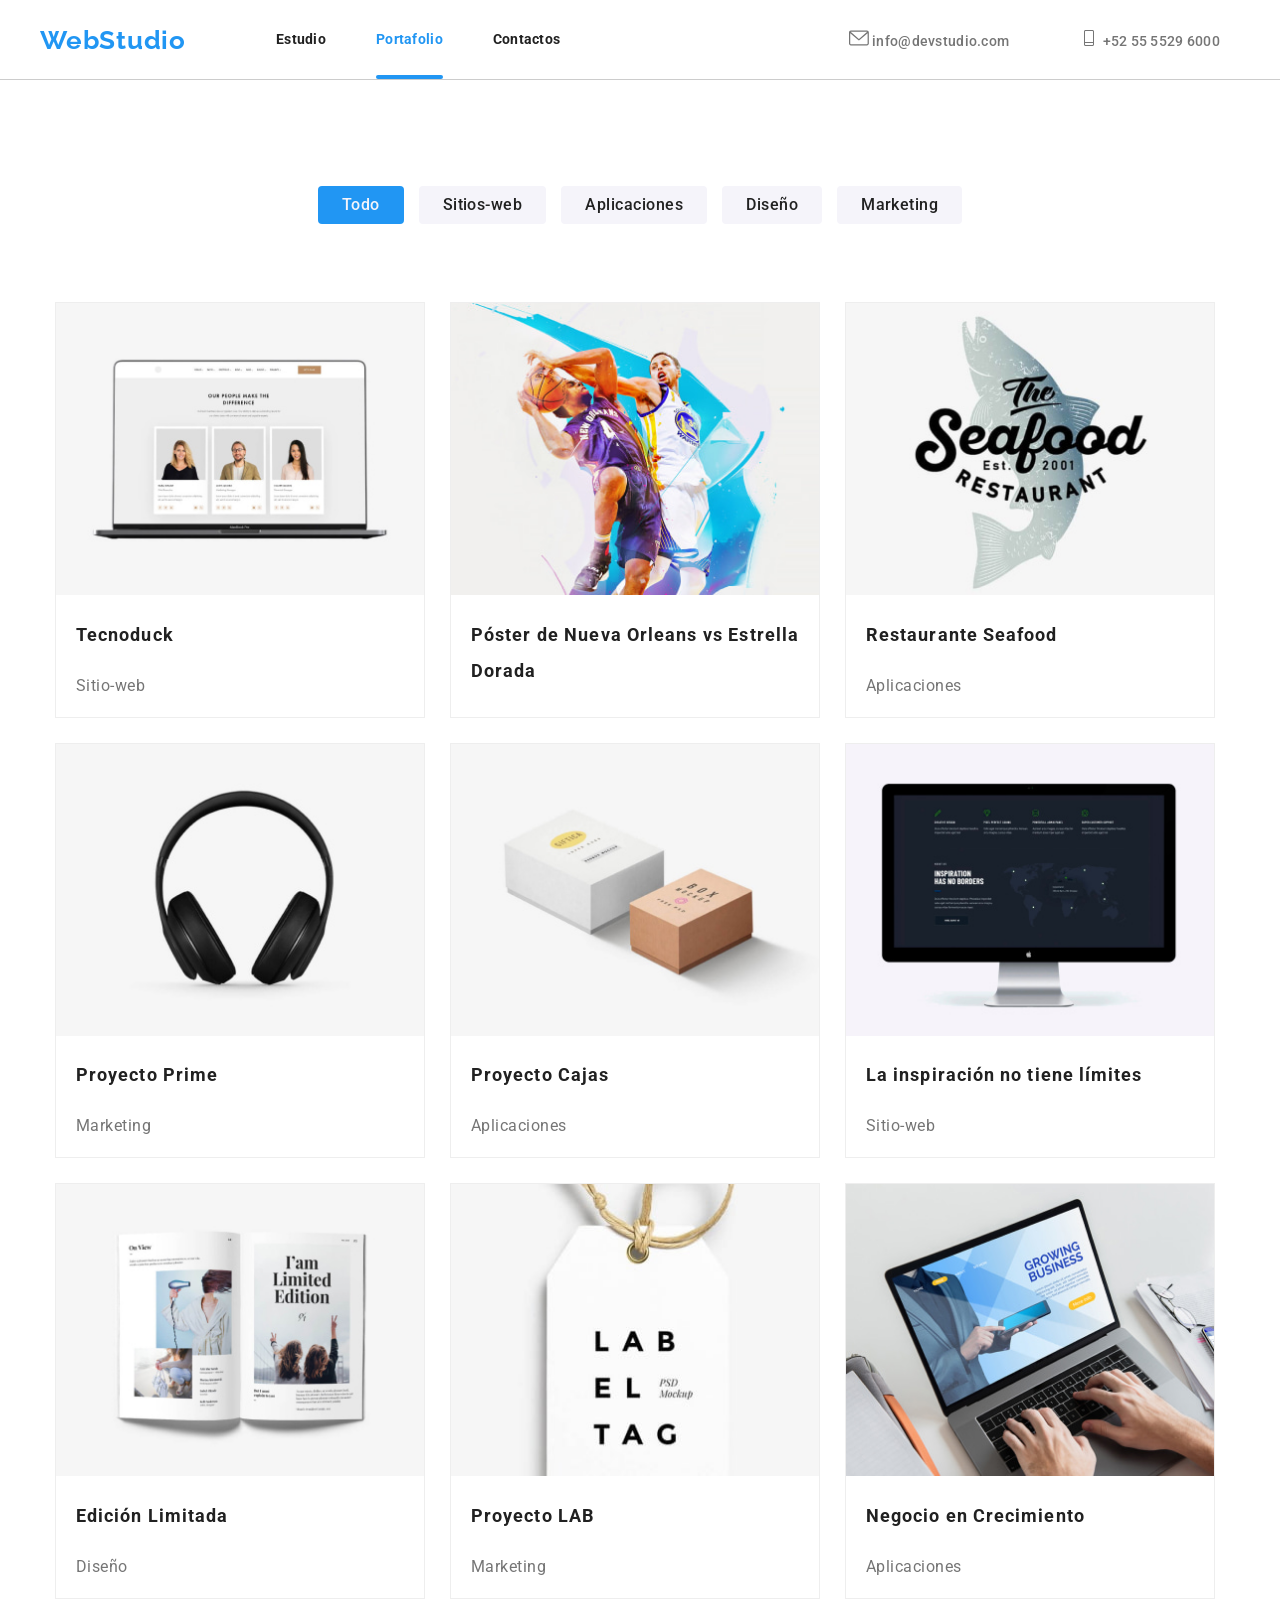
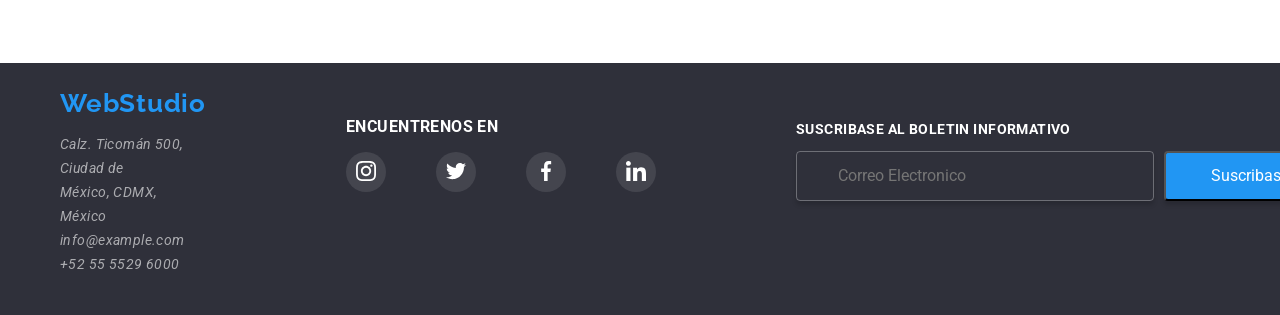
==== commit 57a3a955: "add:portafolio commit" ====
--- a/portafolio.html
+++ b/portafolio.html
@@ -423,6 +423,24 @@
             </li>
           </ul>
         </div>
+        <div>
+          <h3 class="title-footer">SUSCRIBASE AL BOLETIN INFORMATIVO</h3>
+          <div class="contacto-email">
+            <input
+              class="input-footer"
+              type="email"
+              placeholder="Correo Electronico"
+            />
+            <button class="btn-suscribirse" type="submit">
+              Suscribase
+              <svg width="20px" height="16px" style="margin-left: 5px">
+                <use
+                  href="./images/icons/symbol-defs.svg#icon-enviar-cono"
+                ></use>
+              </svg>
+            </button>
+          </div>
+        </div>
       </div>
     </footer>
   </body>
